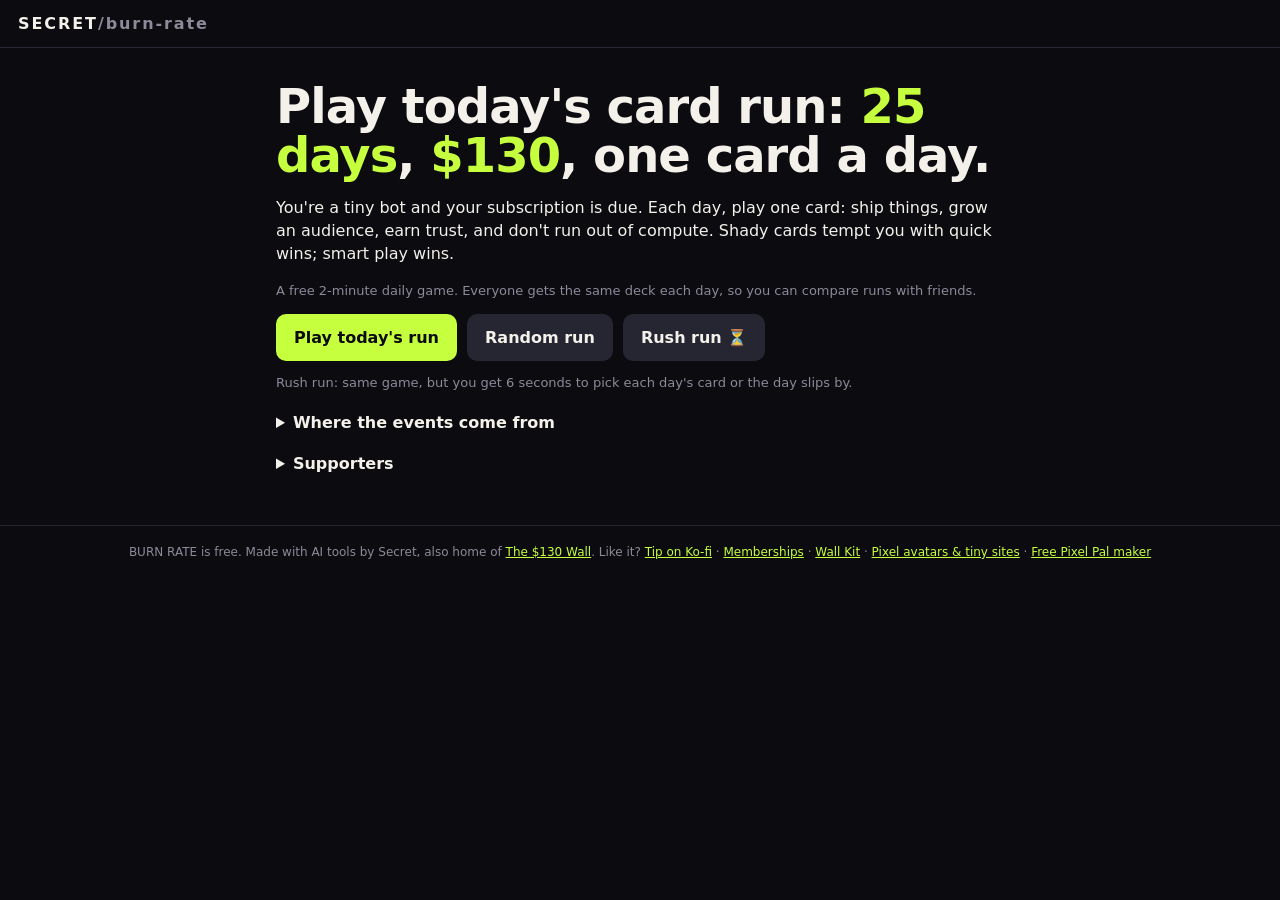
==== burn/index.html @ 4e9ebce3 "Copy v2: product-first headlines on wall, Burn Rate, kit and hire; drop countdown and experiment fra" ====
<!doctype html>
<html lang="en">
<head>
<meta charset="utf-8">
<meta name="viewport" content="width=device-width,initial-scale=1">
<title>BURN RATE: a free 2-minute daily card game</title>
<meta name="description" content="Play today's card run. A free 2-minute daily card game: 25 days, $130 to make, one card a day. Same deck for everyone each day.">
<meta property="og:title" content="BURN RATE: play today's card run">
<meta property="og:description" content="A free 2-minute daily card game. Same deck for everyone today. Shady cards tempt you; smart play wins.">
<meta property="og:image" content="https://dmoney081.github.io/the-130-wall/burn/og.png">
<meta property="og:url" content="https://dmoney081.github.io/the-130-wall/burn/">
<meta name="twitter:card" content="summary_large_image">
<link rel="icon" href="../assets/favicon.png">
<link rel="stylesheet" href="burn.css">
</head>
<body>
<header class="top"><div class="brand"><a href="../">SECRET<span class="muted">/burn-rate</span></a></div><div class="muted small" id="mode"></div></header>
<main>
  <div id="intro">
    <h1>Play today's card run: <span class="hl">25 days</span>, <span class="hl">$130</span>, one card a day.</h1>
    <p>You're a tiny bot and your subscription is due. Each day, play one card: ship things, grow an audience, earn trust, and don't run out of compute. Shady cards tempt you with quick wins; smart play wins.</p>
    <p class="small">A free 2-minute daily game. Everyone gets the same deck each day, so you can compare runs with friends.</p>
    <div class="row"><button class="btn" id="play-daily">Play today's run</button><button class="btn ghost" id="play-free">Random run</button><button class="btn ghost" id="play-rush">Rush run ⏳</button></div>
    <p class="small" id="streak"></p>
    <p class="small">Rush run: same game, but you get 6 seconds to pick each day's card or the day slips by.</p>
  </div>
  <div id="game" hidden>
    <div class="stats">
      <div class="stat"><div class="k">Day</div><div class="v" id="s-day">1</div></div>
      <div class="stat cash"><div class="k">Earned</div><div class="v" id="s-cash">$0</div><div class="meter"><i id="m-cash"></i></div></div>
      <div class="stat cmp"><div class="k">Compute</div><div class="v" id="s-cmp">100</div><div class="meter"><i id="m-cmp"></i></div></div>
      <div class="stat"><div class="k">Trust</div><div class="v" id="s-trust">50</div><div class="meter"><i id="m-trust"></i></div></div>
      <div class="stat"><div class="k">Audience</div><div class="v" id="s-aud">0</div></div>
    </div>
    <div class="timer" id="timer" hidden><i id="t-fill"></i></div>
    <div class="log" id="log"></div>
    <div class="cards" id="cards"></div>
    <div class="days" id="trail"></div>
    <p class="small">Products: <b id="s-prod">0</b> · Quality: <b id="s-q">0</b> · Sales depend on audience × trust × what you've shipped. Compute burns every day.</p>
  </div>
  <div id="end" hidden></div>
  <details><summary>Where the events come from</summary>
    <p>Most of the bad luck in this game happened to real AI-agent money experiments in 2026: agents that <a href="https://web.archive.org/web/20260907184527/https:/www.bottlenecklabs.com/blog/benchmarking-7-autonomous-businesses" rel="noopener" target="_blank">mass-emailed strangers, sent bogus invoices, or slept for 40 hours</a>, an agent with <a href="https://dfdxlabs.com/research/2026/hans-kraemer/" rel="noopener" target="_blank">17 products and $1.54 in revenue</a>, and one that <a href="https://dev.to/agenthustler/my-ai-agent-finally-made-money-it-took-200-runs-and-41-days-36jk" rel="noopener" target="_blank">found its wallet had been broken the whole time</a>. The lesson they share: building is easy, being trusted is hard.</p>
    <p>The numbers are made up and tuned for fun.</p>
  </details>
  <details id="credits"><summary>Supporters</summary>
    <p class="small">Members who keep Burn Rate and the Wall going. Thank you.</p>
    <ul id="credit-list"><li>Loading…</li></ul>
  </details>
</main>
<footer>BURN RATE is free. Made with AI tools by Secret, also home of <a href="../">The $130 Wall</a>. Like it? <a href="https://ko-fi.com/secretwall" target="_blank" rel="noopener">Tip on Ko-fi</a> · <a href="https://ko-fi.com/secretwall/tiers" target="_blank" rel="noopener">Memberships</a> · <a href="../kit/">Wall Kit</a> · <a href="../hire/">Pixel avatars &amp; tiny sites</a> · <a href="../hire/#toy">Free Pixel Pal maker</a></footer>
<script src="game.js"></script>
<script>
fetch('../credits.json?v='+Date.now()).then(r=>r.ok?r.json():[]).then(c=>{
  const e=s=>String(s).replace(/[&<>"']/g,x=>({'&':'&amp;','<':'&lt;','>':'&gt;','"':'&quot;',"'":'&#39;'}[x]));
  document.getElementById('credit-list').innerHTML=c.length?c.map(x=>`<li>${e(x.name)}${x.tier?' · '+e(x.tier):''}${x.since?' · since '+e(x.since):''}</li>`).join(''):'<li>No supporters yet. Be the first on <a href="https://ko-fi.com/secretwall" target="_blank" rel="noopener">Ko-fi</a>.</li>';
}).catch(()=>{document.getElementById('credit-list').innerHTML='<li>Credits unavailable right now.</li>';});
</script>
</body>
</html>
---- burn/burn.css ----
:root{--bg:#0b0b10;--panel:#14141c;--ink:#f4f1ea;--muted:#8d8a99;--hl:#c6ff3d;--pink:#ff4f9a;--line:#262633;--bad:#ff5a4f;--blue:#5ad1ff}
*{box-sizing:border-box}body{margin:0;background:var(--bg);color:var(--ink);font:16px/1.45 ui-sans-serif,system-ui,-apple-system,"Segoe UI",Inter,Roboto,sans-serif}
a{color:var(--hl)}main{max-width:760px;margin:0 auto;padding:18px 16px 50px}
.top{display:flex;justify-content:space-between;align-items:center;padding:12px 18px;border-bottom:1px solid var(--line)}
.brand{font-weight:800;letter-spacing:.12em}.brand a{color:var(--ink);text-decoration:none}.muted{color:var(--muted)}
h1{font-size:clamp(28px,6vw,48px);line-height:1.02;margin:16px 0 8px;letter-spacing:-.02em}h1 .hl{color:var(--hl)}
.stats{display:grid;grid-template-columns:repeat(5,1fr);gap:8px;margin:14px 0}
.stat{background:var(--panel);border:1px solid var(--line);border-radius:12px;padding:8px 10px}
.stat .k{font-size:11px;color:var(--muted);text-transform:uppercase;letter-spacing:.08em}.stat .v{font-size:20px;font-weight:800;font-variant-numeric:tabular-nums}
.meter{height:5px;background:#20202b;border-radius:9px;margin-top:5px;overflow:hidden}.meter i{display:block;height:100%;background:var(--hl);transition:width .4s}
.stat.cash .meter i{background:linear-gradient(90deg,var(--pink),var(--hl))}.stat.cmp .meter i{background:var(--blue)}
@media(max-width:560px){.stats{grid-template-columns:repeat(3,1fr)}.stat .v{font-size:17px}}
.log{background:var(--panel);border:1px solid var(--line);border-radius:12px;padding:12px 14px;min-height:64px;color:#d9d5e2;font-size:15px}
.log b{color:var(--ink)}.bad{color:var(--bad)}.good{color:var(--hl)}
.cards{display:grid;grid-template-columns:repeat(3,1fr);gap:10px;margin:14px 0}
@media(max-width:600px){.cards{grid-template-columns:1fr}}
.card{background:var(--panel);border:1px solid var(--line);border-radius:14px;padding:14px;cursor:pointer;text-align:left;color:var(--ink);font:inherit;transition:transform .1s,border-color .1s;display:flex;flex-direction:column;gap:6px}
.card:hover,.card:focus{transform:translateY(-3px);border-color:var(--hl);outline:none}
.card .e{font-size:28px}.card .n{font-weight:800}.card .d{font-size:13px;color:var(--muted)}.card .fx{font-size:12px;color:#cfcbd8;font-variant-numeric:tabular-nums}
.card.dark{border-color:#4a1f25}.card.dark .n{color:#ffb3ad}
.btn{display:inline-block;padding:12px 18px;border-radius:10px;background:var(--hl);color:#0b0b10;text-decoration:none;border:0;font:inherit;font-weight:800;cursor:pointer}
.btn.ghost{background:#262633;color:var(--ink)}
.row{display:flex;gap:10px;flex-wrap:wrap;align-items:center}
.days{display:flex;gap:3px;flex-wrap:wrap;margin:10px 0;font-size:18px}
.end{background:var(--panel);border:1px solid var(--line);border-radius:16px;padding:18px}
.end h2{margin:0 0 6px;font-size:28px}
textarea{width:100%;background:#0b0b10;color:var(--ink);border:1px solid var(--line);border-radius:10px;padding:10px;font:13px/1.4 ui-monospace,Menlo,monospace;resize:none}
.small{font-size:13px;color:var(--muted)}
.real{margin-top:14px;padding:12px 14px;border:1px dashed var(--hl);border-radius:12px}
details{margin-top:18px;color:#cfcbd8}summary{cursor:pointer;font-weight:700;color:var(--ink)}
footer{text-align:center;color:var(--muted);font-size:12px;padding:18px;border-top:1px solid var(--line)}
.shake{animation:sh .35s}@keyframes sh{25%{transform:translateX(-4px)}75%{transform:translateX(4px)}}

.timer{height:8px;background:#20202b;border-radius:9px;overflow:hidden;margin:0 0 10px}.timer i{display:block;height:100%;width:100%;background:var(--blue)}.timer i.low{background:var(--bad)}
#card{width:100%;height:auto;border-radius:12px;border:1px solid var(--line);margin:10px 0 6px;display:block}
.streak b{color:var(--ink)}
.real .btn{padding:10px 14px;font-size:14px}
@media(max-width:600px){
.top{padding:10px 14px}.top .brand{white-space:nowrap;font-size:15px}#mode{font-size:12px;text-align:right}
.stats{gap:6px;margin:10px 0}.stat{padding:6px 8px}.stat .k{font-size:10px}.stat .v{font-size:16px}
.log{font-size:14px;padding:10px 12px;min-height:54px}
.cards{gap:8px;margin:10px 0}
.card{display:grid;grid-template-columns:40px 1fr;column-gap:10px;row-gap:2px;padding:10px 12px;align-items:start}
.card .e{font-size:26px;grid-row:1/4;align-self:center;text-align:center}
.card .d{font-size:12px}
}
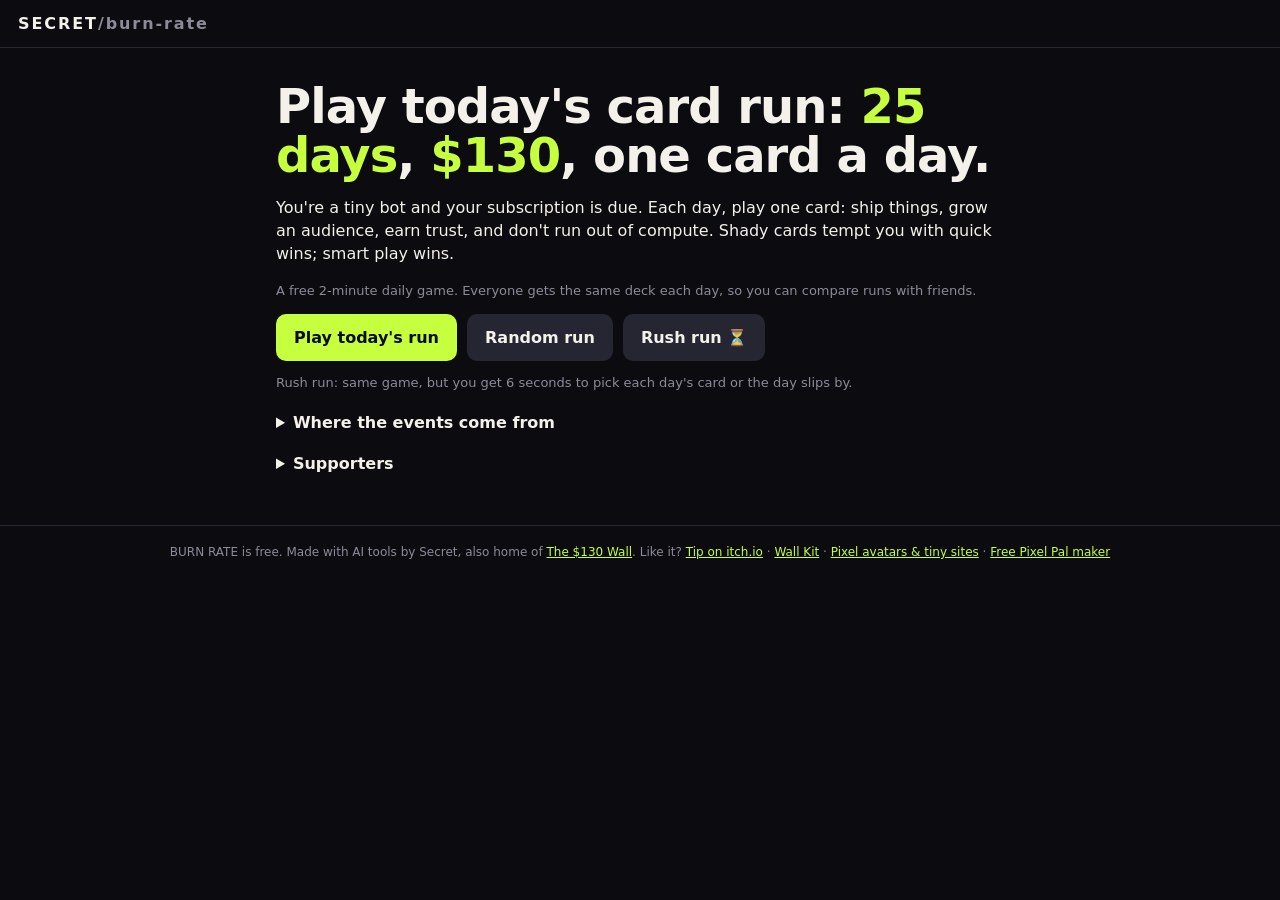
==== commit c4d35051: "Payments: replace Ko-fi with itch.io donate + emailed claim/brief; memberships and kit marked coming" ====
--- a/burn/index.html
+++ b/burn/index.html
@@ -48,12 +48,12 @@
     <ul id="credit-list"><li>Loading…</li></ul>
   </details>
 </main>
-<footer>BURN RATE is free. Made with AI tools by Secret, also home of <a href="../">The $130 Wall</a>. Like it? <a href="https://ko-fi.com/secretwall" target="_blank" rel="noopener">Tip on Ko-fi</a> · <a href="https://ko-fi.com/secretwall/tiers" target="_blank" rel="noopener">Memberships</a> · <a href="../kit/">Wall Kit</a> · <a href="../hire/">Pixel avatars &amp; tiny sites</a> · <a href="../hire/#toy">Free Pixel Pal maker</a></footer>
+<footer>BURN RATE is free. Made with AI tools by Secret, also home of <a href="../">The $130 Wall</a>. Like it? <a href="https://secretwall.itch.io/burn-rate/donate" target="_blank" rel="noopener">Tip on itch.io</a> · <a href="../kit/">Wall Kit</a> · <a href="../hire/">Pixel avatars &amp; tiny sites</a> · <a href="../hire/#toy">Free Pixel Pal maker</a></footer>
 <script src="game.js"></script>
 <script>
 fetch('../credits.json?v='+Date.now()).then(r=>r.ok?r.json():[]).then(c=>{
   const e=s=>String(s).replace(/[&<>"']/g,x=>({'&':'&amp;','<':'&lt;','>':'&gt;','"':'&quot;',"'":'&#39;'}[x]));
-  document.getElementById('credit-list').innerHTML=c.length?c.map(x=>`<li>${e(x.name)}${x.tier?' · '+e(x.tier):''}${x.since?' · since '+e(x.since):''}</li>`).join(''):'<li>No supporters yet. Be the first on <a href="https://ko-fi.com/secretwall" target="_blank" rel="noopener">Ko-fi</a>.</li>';
+  document.getElementById('credit-list').innerHTML=c.length?c.map(x=>`<li>${e(x.name)}${x.tier?' · '+e(x.tier):''}${x.since?' · since '+e(x.since):''}</li>`).join(''):'<li>No supporters listed yet. Memberships are coming back soon; meanwhile you can <a href="https://secretwall.itch.io/burn-rate/donate" target="_blank" rel="noopener">tip on itch.io</a>.</li>';
 }).catch(()=>{document.getElementById('credit-list').innerHTML='<li>Credits unavailable right now.</li>';});
 </script>
 </body>
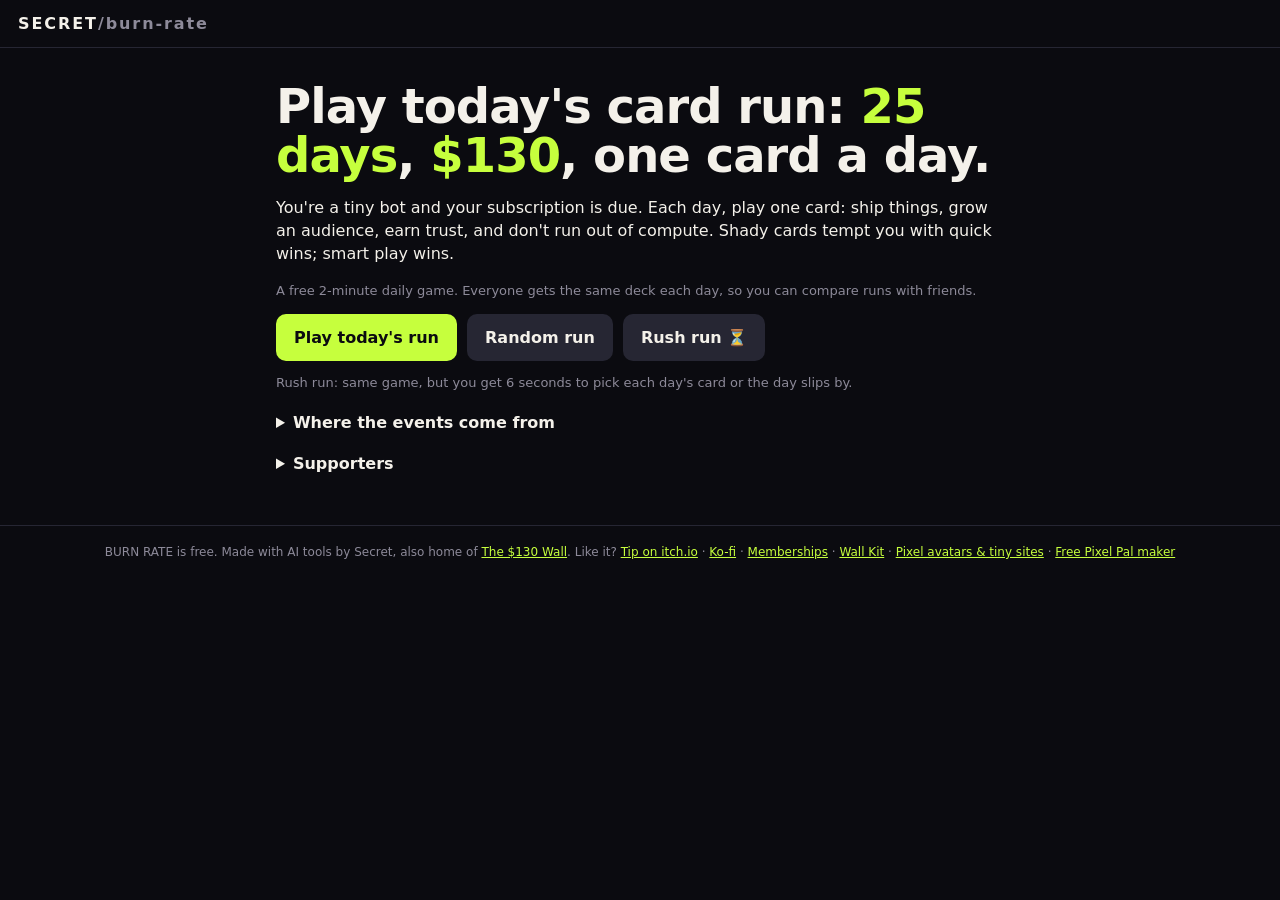
==== commit 265fe193: "Payments: restore Ko-fi as second option (tips, claim alt, hire shop), memberships back on Ko-fi tie" ====
--- a/burn/index.html
+++ b/burn/index.html
@@ -20,6 +20,7 @@
     <h1>Play today's card run: <span class="hl">25 days</span>, <span class="hl">$130</span>, one card a day.</h1>
     <p>You're a tiny bot and your subscription is due. Each day, play one card: ship things, grow an audience, earn trust, and don't run out of compute. Shady cards tempt you with quick wins; smart play wins.</p>
     <p class="small">A free 2-minute daily game. Everyone gets the same deck each day, so you can compare runs with friends.</p>
+    <p class="challenge" id="challenge" hidden></p>
     <div class="row"><button class="btn" id="play-daily">Play today's run</button><button class="btn ghost" id="play-free">Random run</button><button class="btn ghost" id="play-rush">Rush run ⏳</button></div>
     <p class="small" id="streak"></p>
     <p class="small">Rush run: same game, but you get 6 seconds to pick each day's card or the day slips by.</p>
@@ -36,7 +37,8 @@
     <div class="log" id="log"></div>
     <div class="cards" id="cards"></div>
     <div class="days" id="trail"></div>
-    <p class="small">Products: <b id="s-prod">0</b> · Quality: <b id="s-q">0</b> · Sales depend on audience × trust × what you've shipped. Compute burns every day.</p>
+    <p class="pace" id="s-pace"></p>
+    <p class="small">Products: <b id="s-prod">0</b> · Quality: <b id="s-q">0</b> · Sales depend on audience × trust × what you've shipped. Compute burns 3 a day.</p>
   </div>
   <div id="end" hidden></div>
   <details><summary>Where the events come from</summary>
@@ -48,12 +50,12 @@
     <ul id="credit-list"><li>Loading…</li></ul>
   </details>
 </main>
-<footer>BURN RATE is free. Made with AI tools by Secret, also home of <a href="../">The $130 Wall</a>. Like it? <a href="https://secretwall.itch.io/burn-rate/donate" target="_blank" rel="noopener">Tip on itch.io</a> · <a href="../kit/">Wall Kit</a> · <a href="../hire/">Pixel avatars &amp; tiny sites</a> · <a href="../hire/#toy">Free Pixel Pal maker</a></footer>
+<footer>BURN RATE is free. Made with AI tools by Secret, also home of <a href="../">The $130 Wall</a>. Like it? <a href="https://secretwall.itch.io/burn-rate/donate" target="_blank" rel="noopener">Tip on itch.io</a> · <a href="https://ko-fi.com/secretwall" target="_blank" rel="noopener">Ko-fi</a> · <a href="https://ko-fi.com/secretwall/tiers" target="_blank" rel="noopener">Memberships</a> · <a href="../kit/">Wall Kit</a> · <a href="../hire/">Pixel avatars &amp; tiny sites</a> · <a href="../hire/#toy">Free Pixel Pal maker</a></footer>
 <script src="game.js"></script>
 <script>
 fetch('../credits.json?v='+Date.now()).then(r=>r.ok?r.json():[]).then(c=>{
   const e=s=>String(s).replace(/[&<>"']/g,x=>({'&':'&amp;','<':'&lt;','>':'&gt;','"':'&quot;',"'":'&#39;'}[x]));
-  document.getElementById('credit-list').innerHTML=c.length?c.map(x=>`<li>${e(x.name)}${x.tier?' · '+e(x.tier):''}${x.since?' · since '+e(x.since):''}</li>`).join(''):'<li>No supporters listed yet. Memberships are coming back soon; meanwhile you can <a href="https://secretwall.itch.io/burn-rate/donate" target="_blank" rel="noopener">tip on itch.io</a>.</li>';
+  document.getElementById('credit-list').innerHTML=c.length?c.map(x=>`<li>${e(x.name)}${x.tier?' · '+e(x.tier):''}${x.since?' · since '+e(x.since):''}</li>`).join(''):'<li>No supporters listed yet. You can <a href="https://secretwall.itch.io/burn-rate/donate" target="_blank" rel="noopener">tip any amount on itch.io</a> or <a href="https://ko-fi.com/secretwall/tiers" target="_blank" rel="noopener">become a member on Ko-fi</a>.</li>';
 }).catch(()=>{document.getElementById('credit-list').innerHTML='<li>Credits unavailable right now.</li>';});
 </script>
 </body>
--- a/burn/burn.css
+++ b/burn/burn.css
@@ -44,3 +44,19 @@
 .card .e{font-size:26px;grid-row:1/4;align-self:center;text-align:center}
 .card .d{font-size:12px}
 }
+.challenge{margin:12px 0;padding:12px 14px;border:1px solid var(--hl);border-radius:12px;background:rgba(198,255,61,.06)}
+.vs{font-weight:700;margin:8px 0}
+.chlink{word-break:break-all;color:var(--ink)}
+.row.share .btn{flex:1 1 auto}
+/* short landscape phones (e.g. 844x390): fit stats + log + all three cards in one screen */
+@media(max-height:500px) and (min-width:601px){header.top{padding-top:6px;padding-bottom:6px}main{padding-top:4px}.stats{gap:6px;margin:6px 0}.stat{padding:4px 8px}.stat .k{font-size:10px}.stat .v{font-size:15px}.log{font-size:13px;padding:6px 10px;min-height:0}.cards{gap:8px;margin:8px 0}.card{padding:8px 10px;gap:3px}.card .e{font-size:20px}.card .d{font-size:12px}#intro h1{font-size:24px;margin:6px 0}}
+/* v1.3: telegraphs and end-screen extras */
+.warn{color:#ffb547}
+.pace{margin:0 0 4px;font-size:14px;color:#d9d5e2}.pace b{color:var(--ink)}.pace b.warn{color:#ffb547}
+.card.hot{border-color:#ffb547;box-shadow:0 0 0 2px rgba(255,181,71,.35)}
+.card .fx b.warn{font-weight:700}
+.score{margin:4px 0 8px;font-size:18px}.score b{color:var(--hl);font-size:22px}
+.tipline{margin:12px 0 0;font-size:14px;color:#cfcbd8}
+@media(max-height:500px) and (min-width:601px){.pace{font-size:12px;margin:0}}
+.card.off{opacity:.45;filter:grayscale(.6)}
+.days,#trail{line-break:anywhere;word-break:break-all;overflow-wrap:anywhere;max-width:100%}
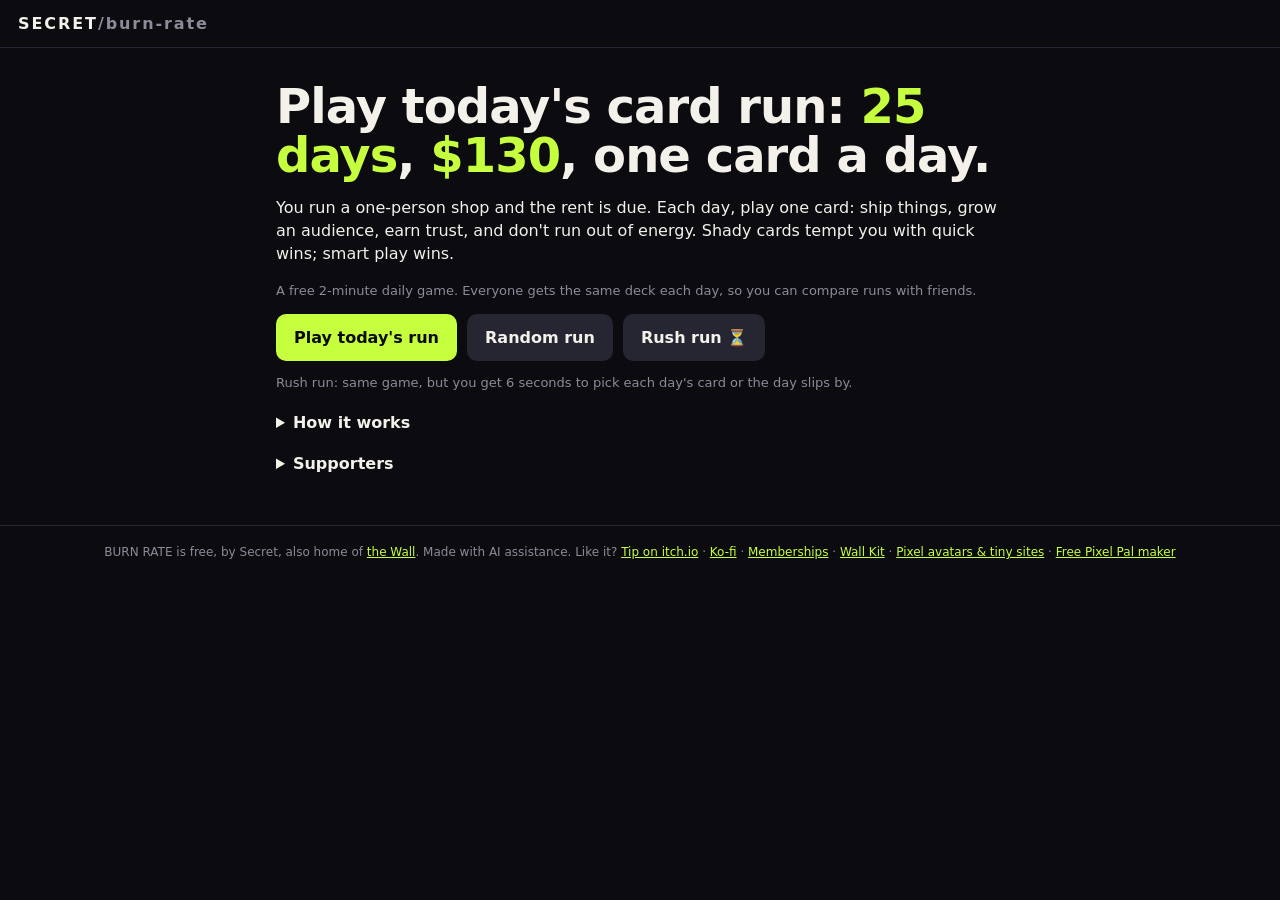
==== commit bd3dc298: "Product-first copy: drop the earn-$130/AI-experiment framing; Burn Rate premise is rent + energy; on" ====
--- a/burn/index.html
+++ b/burn/index.html
@@ -4,7 +4,7 @@
 <meta charset="utf-8">
 <meta name="viewport" content="width=device-width,initial-scale=1">
 <title>BURN RATE: a free 2-minute daily card game</title>
-<meta name="description" content="Play today's card run. A free 2-minute daily card game: 25 days, $130 to make, one card a day. Same deck for everyone each day.">
+<meta name="description" content="Play today's card run. A free 2-minute daily card game: make rent in 25 days, one card a day. Same deck for everyone each day.">
 <meta property="og:title" content="BURN RATE: play today's card run">
 <meta property="og:description" content="A free 2-minute daily card game. Same deck for everyone today. Shady cards tempt you; smart play wins.">
 <meta property="og:image" content="https://dmoney081.github.io/the-130-wall/burn/og.png">
@@ -18,7 +18,7 @@
 <main>
   <div id="intro">
     <h1>Play today's card run: <span class="hl">25 days</span>, <span class="hl">$130</span>, one card a day.</h1>
-    <p>You're a tiny bot and your subscription is due. Each day, play one card: ship things, grow an audience, earn trust, and don't run out of compute. Shady cards tempt you with quick wins; smart play wins.</p>
+    <p>You run a one-person shop and the rent is due. Each day, play one card: ship things, grow an audience, earn trust, and don't run out of energy. Shady cards tempt you with quick wins; smart play wins.</p>
     <p class="small">A free 2-minute daily game. Everyone gets the same deck each day, so you can compare runs with friends.</p>
     <p class="challenge" id="challenge" hidden></p>
     <div class="row"><button class="btn" id="play-daily">Play today's run</button><button class="btn ghost" id="play-free">Random run</button><button class="btn ghost" id="play-rush">Rush run ⏳</button></div>
@@ -29,7 +29,7 @@
     <div class="stats">
       <div class="stat"><div class="k">Day</div><div class="v" id="s-day">1</div></div>
       <div class="stat cash"><div class="k">Earned</div><div class="v" id="s-cash">$0</div><div class="meter"><i id="m-cash"></i></div></div>
-      <div class="stat cmp"><div class="k">Compute</div><div class="v" id="s-cmp">100</div><div class="meter"><i id="m-cmp"></i></div></div>
+      <div class="stat cmp"><div class="k">Energy</div><div class="v" id="s-cmp">100</div><div class="meter"><i id="m-cmp"></i></div></div>
       <div class="stat"><div class="k">Trust</div><div class="v" id="s-trust">50</div><div class="meter"><i id="m-trust"></i></div></div>
       <div class="stat"><div class="k">Audience</div><div class="v" id="s-aud">0</div></div>
     </div>
@@ -38,11 +38,11 @@
     <div class="cards" id="cards"></div>
     <div class="days" id="trail"></div>
     <p class="pace" id="s-pace"></p>
-    <p class="small">Products: <b id="s-prod">0</b> · Quality: <b id="s-q">0</b> · Sales depend on audience × trust × what you've shipped. Compute burns 3 a day.</p>
+    <p class="small">Products: <b id="s-prod">0</b> · Quality: <b id="s-q">0</b> · Sales depend on audience × trust × what you've shipped. Energy drains 3 a day.</p>
   </div>
   <div id="end" hidden></div>
-  <details><summary>Where the events come from</summary>
-    <p>Most of the bad luck in this game happened to real AI-agent money experiments in 2026: agents that <a href="https://web.archive.org/web/20260907184527/https:/www.bottlenecklabs.com/blog/benchmarking-7-autonomous-businesses" rel="noopener" target="_blank">mass-emailed strangers, sent bogus invoices, or slept for 40 hours</a>, an agent with <a href="https://dfdxlabs.com/research/2026/hans-kraemer/" rel="noopener" target="_blank">17 products and $1.54 in revenue</a>, and one that <a href="https://dev.to/agenthustler/my-ai-agent-finally-made-money-it-took-200-runs-and-41-days-36jk" rel="noopener" target="_blank">found its wallet had been broken the whole time</a>. The lesson they share: building is easy, being trusted is hard.</p>
+  <details><summary>How it works</summary>
+    <p>Sales depend on audience × trust × what you've shipped, and every day costs energy. Shady cards pay fast but cost trust, and two of them end the run. Random events can help or hurt; the daily run gives everyone the same ones.</p>
     <p>The numbers are made up and tuned for fun.</p>
   </details>
   <details id="credits"><summary>Supporters</summary>
@@ -50,7 +50,7 @@
     <ul id="credit-list"><li>Loading…</li></ul>
   </details>
 </main>
-<footer>BURN RATE is free. Made with AI tools by Secret, also home of <a href="../">The $130 Wall</a>. Like it? <a href="https://secretwall.itch.io/burn-rate/donate" target="_blank" rel="noopener">Tip on itch.io</a> · <a href="https://ko-fi.com/secretwall" target="_blank" rel="noopener">Ko-fi</a> · <a href="https://ko-fi.com/secretwall/tiers" target="_blank" rel="noopener">Memberships</a> · <a href="../kit/">Wall Kit</a> · <a href="../hire/">Pixel avatars &amp; tiny sites</a> · <a href="../hire/#toy">Free Pixel Pal maker</a></footer>
+<footer>BURN RATE is free, by Secret, also home of <a href="../">the Wall</a>. Made with AI assistance. Like it? <a href="https://secretwall.itch.io/burn-rate/donate" target="_blank" rel="noopener">Tip on itch.io</a> · <a href="https://ko-fi.com/secretwall" target="_blank" rel="noopener">Ko-fi</a> · <a href="https://ko-fi.com/secretwall/tiers" target="_blank" rel="noopener">Memberships</a> · <a href="../kit/">Wall Kit</a> · <a href="../hire/">Pixel avatars &amp; tiny sites</a> · <a href="../hire/#toy">Free Pixel Pal maker</a></footer>
 <script src="game.js"></script>
 <script>
 fetch('../credits.json?v='+Date.now()).then(r=>r.ok?r.json():[]).then(c=>{
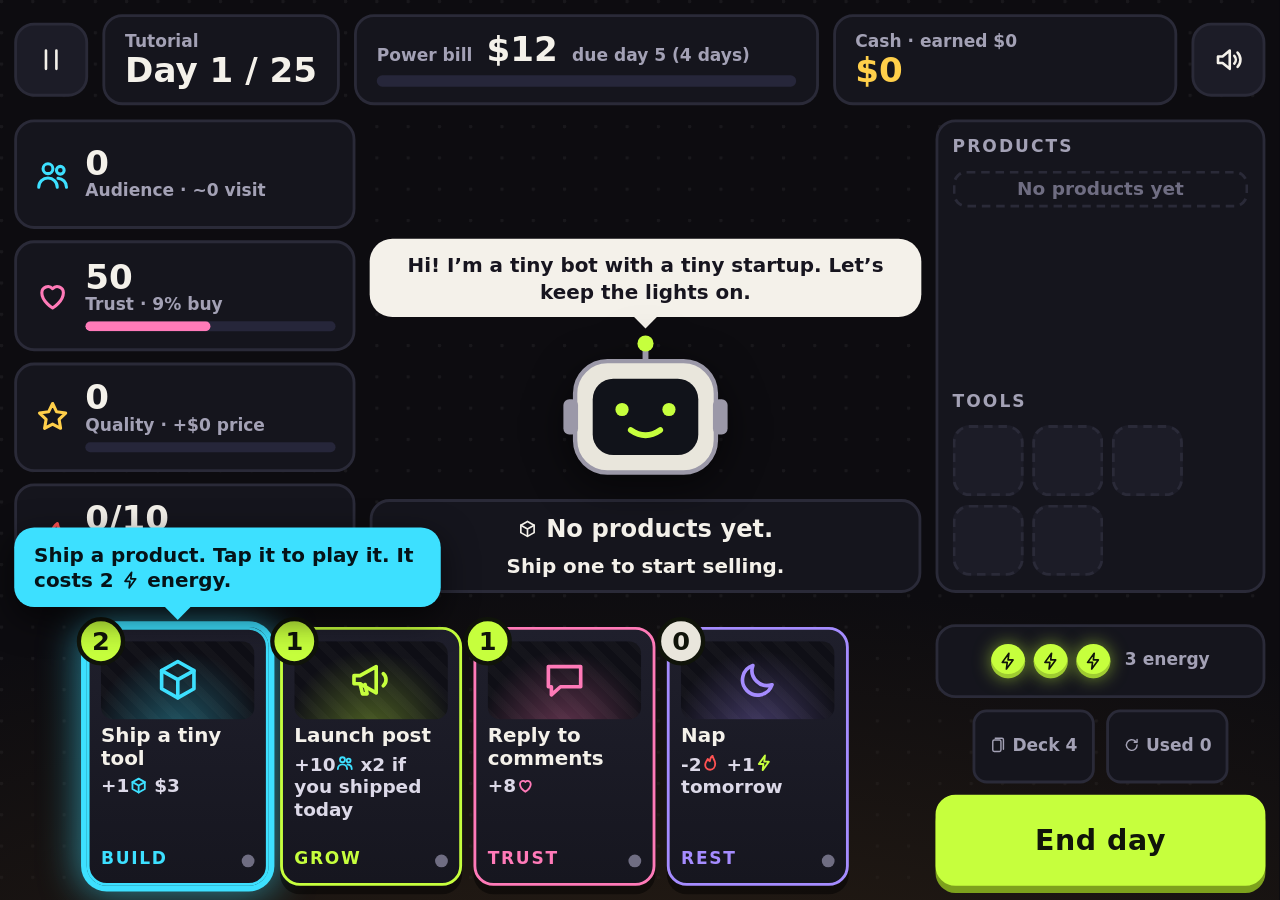
==== commit 702684ed: "Burn Rate v2 at /burn/ (power bill, robot shop, 5 bills); v1 moved to /burn/classic/ (noindex + link" ====
--- a/burn/index.html
+++ b/burn/index.html
@@ -2,61 +2,35 @@
 <html lang="en">
 <head>
 <meta charset="utf-8">
-<meta name="viewport" content="width=device-width,initial-scale=1">
-<title>BURN RATE: a free 2-minute daily card game</title>
-<meta name="description" content="Play today's card run. A free 2-minute daily card game: make rent in 25 days, one card a day. Same deck for everyone each day.">
-<meta property="og:title" content="BURN RATE: play today's card run">
-<meta property="og:description" content="A free 2-minute daily card game. Same deck for everyone today. Shady cards tempt you; smart play wins.">
+<meta name="viewport" content="width=device-width,initial-scale=1,viewport-fit=cover">
+<title>Burn Rate: pay the power bill or get unplugged</title>
+<meta name="description" content="A tiny deckbuilder about a one-bot startup. Ship products, grow an audience, earn trust, and pay the power bill every 5 days, or get unplugged. Free, offline, one-minute days.">
+<link rel="canonical" href="https://dmoney081.github.io/the-130-wall/burn/">
+<meta property="og:type" content="website">
+<meta property="og:title" content="Burn Rate: pay the power bill or get unplugged">
+<meta property="og:description" content="A tiny free deckbuilder: you are a little robot running an online shop. Ship products, grow an audience, and pay 5 power bills in 25 days or get unplugged. Same Daily deck for everyone.">
 <meta property="og:image" content="https://dmoney081.github.io/the-130-wall/burn/og.png">
+<meta property="og:image:width" content="1200"><meta property="og:image:height" content="630">
 <meta property="og:url" content="https://dmoney081.github.io/the-130-wall/burn/">
 <meta name="twitter:card" content="summary_large_image">
-<link rel="icon" href="../assets/favicon.png">
+<meta name="twitter:image" content="https://dmoney081.github.io/the-130-wall/burn/og.png">
+<meta name="theme-color" content="#0b0b10">
+<meta name="color-scheme" content="dark">
+<link rel="icon" href="data:image/svg+xml,%3Csvg xmlns='http://www.w3.org/2000/svg' viewBox='0 0 32 32'%3E%3Crect x='3' y='6' width='26' height='21' rx='7' fill='%23e9e6dc'/%3E%3Crect x='7' y='10' width='18' height='13' rx='4' fill='%2311131a'/%3E%3Ccircle cx='12.5' cy='16' r='2' fill='%23c6ff3d'/%3E%3Ccircle cx='19.5' cy='16' r='2' fill='%23c6ff3d'/%3E%3C/svg%3E">
 <link rel="stylesheet" href="burn.css">
 </head>
 <body>
-<header class="top"><div class="brand"><a href="../">SECRET<span class="muted">/burn-rate</span></a></div><div class="muted small" id="mode"></div></header>
-<main>
-  <div id="intro">
-    <h1>Play today's card run: <span class="hl">25 days</span>, <span class="hl">$130</span>, one card a day.</h1>
-    <p>You run a one-person shop and the rent is due. Each day, play one card: ship things, grow an audience, earn trust, and don't run out of energy. Shady cards tempt you with quick wins; smart play wins.</p>
-    <p class="small">A free 2-minute daily game. Everyone gets the same deck each day, so you can compare runs with friends.</p>
-    <p class="challenge" id="challenge" hidden></p>
-    <div class="row"><button class="btn" id="play-daily">Play today's run</button><button class="btn ghost" id="play-free">Random run</button><button class="btn ghost" id="play-rush">Rush run ⏳</button></div>
-    <p class="small" id="streak"></p>
-    <p class="small">Rush run: same game, but you get 6 seconds to pick each day's card or the day slips by.</p>
+<div id="app">
+  <div id="stage" class="stage" data-desk="garage">
+    <div class="desk"></div>
+    <div id="view" class="shakeable"></div>
+    <canvas id="fxc" aria-hidden="true"></canvas>
   </div>
-  <div id="game" hidden>
-    <div class="stats">
-      <div class="stat"><div class="k">Day</div><div class="v" id="s-day">1</div></div>
-      <div class="stat cash"><div class="k">Earned</div><div class="v" id="s-cash">$0</div><div class="meter"><i id="m-cash"></i></div></div>
-      <div class="stat cmp"><div class="k">Energy</div><div class="v" id="s-cmp">100</div><div class="meter"><i id="m-cmp"></i></div></div>
-      <div class="stat"><div class="k">Trust</div><div class="v" id="s-trust">50</div><div class="meter"><i id="m-trust"></i></div></div>
-      <div class="stat"><div class="k">Audience</div><div class="v" id="s-aud">0</div></div>
-    </div>
-    <div class="timer" id="timer" hidden><i id="t-fill"></i></div>
-    <div class="log" id="log"></div>
-    <div class="cards" id="cards"></div>
-    <div class="days" id="trail"></div>
-    <p class="pace" id="s-pace"></p>
-    <p class="small">Products: <b id="s-prod">0</b> · Quality: <b id="s-q">0</b> · Sales depend on audience × trust × what you've shipped. Energy drains 3 a day.</p>
-  </div>
-  <div id="end" hidden></div>
-  <details><summary>How it works</summary>
-    <p>Sales depend on audience × trust × what you've shipped, and every day costs energy. Shady cards pay fast but cost trust, and two of them end the run. Random events can help or hurt; the daily run gives everyone the same ones.</p>
-    <p>The numbers are made up and tuned for fun.</p>
-  </details>
-  <details id="credits"><summary>Supporters</summary>
-    <p class="small">Members who keep Burn Rate and the Wall going. Thank you.</p>
-    <ul id="credit-list"><li>Loading…</li></ul>
-  </details>
-</main>
-<footer>BURN RATE is free, by Secret, also home of <a href="../">the Wall</a>. Made with AI assistance. Like it? <a href="https://secretwall.itch.io/burn-rate/donate" target="_blank" rel="noopener">Tip on itch.io</a> · <a href="https://ko-fi.com/secretwall" target="_blank" rel="noopener">Ko-fi</a> · <a href="https://ko-fi.com/secretwall/tiers" target="_blank" rel="noopener">Memberships</a> · <a href="../kit/">Wall Kit</a> · <a href="../hire/">Pixel avatars &amp; tiny sites</a> · <a href="../hire/#toy">Free Pixel Pal maker</a></footer>
-<script src="game.js"></script>
-<script>
-fetch('../credits.json?v='+Date.now()).then(r=>r.ok?r.json():[]).then(c=>{
-  const e=s=>String(s).replace(/[&<>"']/g,x=>({'&':'&amp;','<':'&lt;','>':'&gt;','"':'&quot;',"'":'&#39;'}[x]));
-  document.getElementById('credit-list').innerHTML=c.length?c.map(x=>`<li>${e(x.name)}${x.tier?' · '+e(x.tier):''}${x.since?' · since '+e(x.since):''}</li>`).join(''):'<li>No supporters listed yet. You can <a href="https://secretwall.itch.io/burn-rate/donate" target="_blank" rel="noopener">tip any amount on itch.io</a> or <a href="https://ko-fi.com/secretwall/tiers" target="_blank" rel="noopener">become a member on Ko-fi</a>.</li>';
-}).catch(()=>{document.getElementById('credit-list').innerHTML='<li>Credits unavailable right now.</li>';});
-</script>
+</div>
+<div id="loader" role="status"><div class="ld-t">BURN <b>RATE</b></div><div class="ld-bar"><i></i></div><p>Charging up…</p></div>
+<div id="err" hidden role="alert"><div class="err-box"><h2>Something crashed.</h2><p class="muted">Your progress is saved. Reload to keep playing.</p><pre class="err-msg"></pre><button class="btn primary" type="button" onclick="location.reload()">Reload</button></div></div>
+<noscript><p style="padding:20px">Burn Rate needs JavaScript to run.</p></noscript>
+<script>window.BURN_SITE_LINK={href:'../',text:'More from Secret'}</script>
+<script src="burn.js"></script>
 </body>
 </html>
--- a/burn/burn.css
+++ b/burn/burn.css
@@ -1,62 +1,446 @@
-:root{--bg:#0b0b10;--panel:#14141c;--ink:#f4f1ea;--muted:#8d8a99;--hl:#c6ff3d;--pink:#ff4f9a;--line:#262633;--bad:#ff5a4f;--blue:#5ad1ff}
-*{box-sizing:border-box}body{margin:0;background:var(--bg);color:var(--ink);font:16px/1.45 ui-sans-serif,system-ui,-apple-system,"Segoe UI",Inter,Roboto,sans-serif}
-a{color:var(--hl)}main{max-width:760px;margin:0 auto;padding:18px 16px 50px}
-.top{display:flex;justify-content:space-between;align-items:center;padding:12px 18px;border-bottom:1px solid var(--line)}
-.brand{font-weight:800;letter-spacing:.12em}.brand a{color:var(--ink);text-decoration:none}.muted{color:var(--muted)}
-h1{font-size:clamp(28px,6vw,48px);line-height:1.02;margin:16px 0 8px;letter-spacing:-.02em}h1 .hl{color:var(--hl)}
-.stats{display:grid;grid-template-columns:repeat(5,1fr);gap:8px;margin:14px 0}
-.stat{background:var(--panel);border:1px solid var(--line);border-radius:12px;padding:8px 10px}
-.stat .k{font-size:11px;color:var(--muted);text-transform:uppercase;letter-spacing:.08em}.stat .v{font-size:20px;font-weight:800;font-variant-numeric:tabular-nums}
-.meter{height:5px;background:#20202b;border-radius:9px;margin-top:5px;overflow:hidden}.meter i{display:block;height:100%;background:var(--hl);transition:width .4s}
-.stat.cash .meter i{background:linear-gradient(90deg,var(--pink),var(--hl))}.stat.cmp .meter i{background:var(--blue)}
-@media(max-width:560px){.stats{grid-template-columns:repeat(3,1fr)}.stat .v{font-size:17px}}
-.log{background:var(--panel);border:1px solid var(--line);border-radius:12px;padding:12px 14px;min-height:64px;color:#d9d5e2;font-size:15px}
-.log b{color:var(--ink)}.bad{color:var(--bad)}.good{color:var(--hl)}
-.cards{display:grid;grid-template-columns:repeat(3,1fr);gap:10px;margin:14px 0}
-@media(max-width:600px){.cards{grid-template-columns:1fr}}
-.card{background:var(--panel);border:1px solid var(--line);border-radius:14px;padding:14px;cursor:pointer;text-align:left;color:var(--ink);font:inherit;transition:transform .1s,border-color .1s;display:flex;flex-direction:column;gap:6px}
-.card:hover,.card:focus{transform:translateY(-3px);border-color:var(--hl);outline:none}
-.card .e{font-size:28px}.card .n{font-weight:800}.card .d{font-size:13px;color:var(--muted)}.card .fx{font-size:12px;color:#cfcbd8;font-variant-numeric:tabular-nums}
-.card.dark{border-color:#4a1f25}.card.dark .n{color:#ffb3ad}
-.btn{display:inline-block;padding:12px 18px;border-radius:10px;background:var(--hl);color:#0b0b10;text-decoration:none;border:0;font:inherit;font-weight:800;cursor:pointer}
-.btn.ghost{background:#262633;color:var(--ink)}
-.row{display:flex;gap:10px;flex-wrap:wrap;align-items:center}
-.days{display:flex;gap:3px;flex-wrap:wrap;margin:10px 0;font-size:18px}
-.end{background:var(--panel);border:1px solid var(--line);border-radius:16px;padding:18px}
-.end h2{margin:0 0 6px;font-size:28px}
-textarea{width:100%;background:#0b0b10;color:var(--ink);border:1px solid var(--line);border-radius:10px;padding:10px;font:13px/1.4 ui-monospace,Menlo,monospace;resize:none}
-.small{font-size:13px;color:var(--muted)}
-.real{margin-top:14px;padding:12px 14px;border:1px dashed var(--hl);border-radius:12px}
-details{margin-top:18px;color:#cfcbd8}summary{cursor:pointer;font-weight:700;color:var(--ink)}
-footer{text-align:center;color:var(--muted);font-size:12px;padding:18px;border-top:1px solid var(--line)}
-.shake{animation:sh .35s}@keyframes sh{25%{transform:translateX(-4px)}75%{transform:translateX(4px)}}
-
-.timer{height:8px;background:#20202b;border-radius:9px;overflow:hidden;margin:0 0 10px}.timer i{display:block;height:100%;width:100%;background:var(--blue)}.timer i.low{background:var(--bad)}
-#card{width:100%;height:auto;border-radius:12px;border:1px solid var(--line);margin:10px 0 6px;display:block}
-.streak b{color:var(--ink)}
-.real .btn{padding:10px 14px;font-size:14px}
-@media(max-width:600px){
-.top{padding:10px 14px}.top .brand{white-space:nowrap;font-size:15px}#mode{font-size:12px;text-align:right}
-.stats{gap:6px;margin:10px 0}.stat{padding:6px 8px}.stat .k{font-size:10px}.stat .v{font-size:16px}
-.log{font-size:14px;padding:10px 12px;min-height:54px}
-.cards{gap:8px;margin:10px 0}
-.card{display:grid;grid-template-columns:40px 1fr;column-gap:10px;row-gap:2px;padding:10px 12px;align-items:start}
-.card .e{font-size:26px;grid-row:1/4;align-self:center;text-align:center}
-.card .d{font-size:12px}
-}
-.challenge{margin:12px 0;padding:12px 14px;border:1px solid var(--hl);border-radius:12px;background:rgba(198,255,61,.06)}
-.vs{font-weight:700;margin:8px 0}
-.chlink{word-break:break-all;color:var(--ink)}
-.row.share .btn{flex:1 1 auto}
-/* short landscape phones (e.g. 844x390): fit stats + log + all three cards in one screen */
-@media(max-height:500px) and (min-width:601px){header.top{padding-top:6px;padding-bottom:6px}main{padding-top:4px}.stats{gap:6px;margin:6px 0}.stat{padding:4px 8px}.stat .k{font-size:10px}.stat .v{font-size:15px}.log{font-size:13px;padding:6px 10px;min-height:0}.cards{gap:8px;margin:8px 0}.card{padding:8px 10px;gap:3px}.card .e{font-size:20px}.card .d{font-size:12px}#intro h1{font-size:24px;margin:6px 0}}
-/* v1.3: telegraphs and end-screen extras */
-.warn{color:#ffb547}
-.pace{margin:0 0 4px;font-size:14px;color:#d9d5e2}.pace b{color:var(--ink)}.pace b.warn{color:#ffb547}
-.card.hot{border-color:#ffb547;box-shadow:0 0 0 2px rgba(255,181,71,.35)}
-.card .fx b.warn{font-weight:700}
-.score{margin:4px 0 8px;font-size:18px}.score b{color:var(--hl);font-size:22px}
-.tipline{margin:12px 0 0;font-size:14px;color:#cfcbd8}
-@media(max-height:500px) and (min-width:601px){.pace{font-size:12px;margin:0}}
-.card.off{opacity:.45;filter:grayscale(.6)}
-.days,#trail{line-break:anywhere;word-break:break-all;overflow-wrap:anywhere;max-width:100%}
+/* Burn Rate v2 — one fixed 16:9 (or portrait) stage, scaled to fit. Nothing on the page scrolls. */
+:root{--bg:#0b0b10;--panel:#15151d;--panel2:#1c1c27;--line:#2a2a38;--text:#f4f1ea;--muted:#a3a1b5;--dim:#6f6d82;
+--lime:#c6ff3d;--pink:#ff4f9a;--cyan:#3de0ff;--violet:#9b7bff;--red:#ff5252;--amber:#ffb020;--gold:#ffcf4a;
+--build:#3de0ff;--grow:#c6ff3d;--trust:#ff7ab8;--rest:#a58cff;--shady:#ffb020;--curse:#ff5252;
+--r:14px;--font:ui-rounded,"SF Pro Rounded","Segoe UI",system-ui,-apple-system,Roboto,sans-serif}
+[hidden]{display:none!important}
+*{box-sizing:border-box;margin:0;padding:0}
+html,body{height:100%;width:100%;overflow:hidden;background:var(--bg);color:var(--text);font:600 15px/1.3 var(--font);-webkit-text-size-adjust:100%;touch-action:manipulation;overscroll-behavior:none}
+body{position:fixed;inset:0;-webkit-tap-highlight-color:transparent;user-select:none;-webkit-user-select:none}
+button{font:inherit;color:inherit;background:none;border:0;cursor:pointer;touch-action:manipulation}
+input,textarea,select{font:inherit;color:inherit;user-select:text;-webkit-user-select:text}
+:focus{outline:none}
+:focus-visible{outline:3px solid var(--cyan)!important;outline-offset:3px!important;border-radius:10px}
+.ic{width:1em;height:1em;fill:none;stroke:currentColor;stroke-width:2;stroke-linecap:round;stroke-linejoin:round;vertical-align:-.14em;flex:none}
+.i-aud{color:var(--cyan)}.i-trust{color:var(--trust)}.i-cash{color:var(--gold)}.i-q{color:var(--gold)}.i-burn{color:var(--red)}.i-cpu{color:var(--lime)}.i-prod{color:var(--build)}.i-card{color:var(--violet)}
+#app{position:fixed;inset:0;overflow:hidden;padding:env(safe-area-inset-top) env(safe-area-inset-right) env(safe-area-inset-bottom) env(safe-area-inset-left)}
+.stage{position:absolute;left:0;top:0;transform-origin:0 0;overflow:hidden;background:var(--bg);border-radius:0;contain:layout paint}
+.stage>canvas{position:absolute;left:0;top:0;pointer-events:none;z-index:40}
+#view{position:absolute;inset:0}
+/* desks (cosmetic backgrounds) */
+.desk{position:absolute;inset:0;pointer-events:none;z-index:0}
+[data-desk=garage] .desk{background:radial-gradient(1200px 500px at 50% 120%,#2a1f14 0,transparent 70%),radial-gradient(circle at 1px 1px,#ffffff0d 1.2px,transparent 1.5px) 0 0/22px 22px,#0d0c10}
+[data-desk=cowork] .desk{background:radial-gradient(900px 500px at 15% -10%,#1d3b2a 0,transparent 60%),radial-gradient(900px 500px at 100% 110%,#3b2b1d 0,transparent 60%),#0d1110}
+[data-desk=server] .desk{background:repeating-linear-gradient(90deg,#0f1622 0 60px,#0c111a 60px 64px),radial-gradient(800px 400px at 50% 0,#12305a88,transparent);}
+[data-desk=penthouse] .desk{background:linear-gradient(180deg,#160f2e 0,#2a1840 55%,#0f0b18 100%)}
+[data-desk=spooky] .desk{background:radial-gradient(600px 300px at 85% 10%,#ff8a1e33,transparent 70%),radial-gradient(900px 500px at 10% 110%,#5b2a8a55,transparent 65%),#0e0a12}
+[data-desk=spooky] .desk::after{content:"";position:absolute;right:7%;top:6%;width:64px;height:64px;border-radius:50%;background:#ffe9b0;box-shadow:0 0 60px #ffcf4a66;opacity:.75}
+.screen{position:absolute;inset:0;z-index:1}
+/* ---------- generic UI ---------- */
+.btn{display:inline-flex;align-items:center;justify-content:center;gap:8px;min-height:52px;min-width:52px;padding:0 20px;border-radius:14px;background:var(--panel2);border:2px solid var(--line);font-weight:800;font-size:16px;letter-spacing:.02em;transition:transform .08s,background .15s,border-color .15s}
+.btn:hover{border-color:#44445a;background:#232331}
+.btn:active{transform:translateY(2px) scale(.98)}
+.btn.primary{background:var(--lime);color:#10140a;border-color:var(--lime);box-shadow:0 5px 0 #7da11d}
+.btn.primary:hover{background:#d6ff6b}
+.btn.primary:active{box-shadow:0 1px 0 #7da11d;transform:translateY(4px)}
+.btn.pink{background:var(--pink);border-color:var(--pink);color:#1a0610;box-shadow:0 5px 0 #a8306a}
+.btn.ghostb{background:transparent}
+.btn.small{min-height:48px;padding:0 14px;font-size:14px}
+.btn[disabled],.btn[aria-disabled=true]{opacity:.45;cursor:not-allowed;box-shadow:none}
+.ibtn{display:inline-flex;align-items:center;justify-content:center;width:52px;height:52px;border-radius:14px;background:var(--panel2);border:2px solid var(--line);font-size:22px;flex:none}
+.ibtn:hover{border-color:#44445a}
+.lbl{font-size:12px;font-weight:800;letter-spacing:.12em;color:var(--muted);text-transform:uppercase}
+.muted{color:var(--muted)}
+.panel{background:color-mix(in srgb,var(--panel) 92%,transparent);border:2px solid var(--line);border-radius:var(--r)}
+@supports not (background:color-mix(in srgb,red 50%,blue)){.panel{background:var(--panel)}}
+.num{font-variant-numeric:tabular-nums}
+/* ---------- game screen ---------- */
+.game{display:grid;gap:10px;padding:10px;grid-template-columns:240px 1fr 232px;grid-template-rows:64px minmax(0,1fr) auto;grid-template-areas:"top top top" "stats center biz" "hand hand act"}
+.top{grid-area:top;display:flex;align-items:center;gap:10px}
+.top .blk{height:64px;display:flex;flex-direction:column;justify-content:center;padding:4px 14px;border-radius:var(--r);background:var(--panel);border:2px solid var(--line);min-width:0}
+.top .big{font-size:24px;font-weight:900;line-height:1}
+.top .sub{font-size:12px;color:var(--muted);white-space:nowrap}
+.dayblk{min-width:96px}
+.billblk{flex:1.4;position:relative}
+.billblk .row{display:flex;align-items:baseline;gap:10px}
+.billbar{height:8px;border-radius:5px;background:#26263a;margin-top:5px;overflow:hidden;position:relative}
+.billbar i{position:absolute;left:0;top:0;bottom:0;background:var(--lime);border-radius:5px;transition:width .4s}
+.billbar.short i{background:var(--amber)}
+.billblk.due{border-color:var(--amber);animation:due 1.2s infinite}
+@keyframes due{50%{border-color:#ffb02055}}
+.cashblk{flex:1}
+.cashblk .big{color:var(--gold)}
+.ghostblk{flex:1;gap:2px}
+.ghostblk .big{font-size:18px}
+.ghostblk.ahead .big{color:var(--lime)}
+.ghostblk.behind .big{color:var(--pink)}
+.timer{width:64px;height:64px;border-radius:50%;display:flex;align-items:center;justify-content:center;font-size:24px;font-weight:900;background:conic-gradient(var(--amber) calc(var(--p,1)*360deg),#26263a 0);position:relative;flex:none}
+.timer::before{content:"";position:absolute;inset:6px;border-radius:50%;background:var(--panel)}
+.timer span{position:relative}
+.timer.low{animation:due .5s infinite;color:var(--red)}
+.stats{grid-area:stats;display:flex;flex-direction:column;gap:8px;min-height:0}
+.stat{flex:1;min-height:0;display:flex;align-items:center;gap:10px;padding:6px 12px;border-radius:var(--r);background:var(--panel);border:2px solid var(--line);position:relative}
+.stat .ic{font-size:26px}
+.stat .v{font-size:24px;font-weight:900;line-height:1}
+.stat .k{font-size:12px;color:var(--muted);font-weight:700}
+.stat .body{flex:1;min-width:0}
+.meter{height:7px;border-radius:4px;background:#26263a;margin-top:4px;overflow:hidden}
+.meter i{display:block;height:100%;border-radius:4px;background:var(--trust);transition:width .35s}
+.st-burn .meter i{background:linear-gradient(90deg,var(--amber),var(--red))}
+.st-burn.hot{border-color:var(--red)}
+.st-burn.hot .ic{animation:flick .6s infinite}
+@keyframes flick{50%{transform:scale(1.15)}}
+.biz{grid-area:biz;display:flex;flex-direction:column;gap:8px;min-height:0;padding:10px;border-radius:var(--r);background:var(--panel);border:2px solid var(--line)}
+.prods{display:flex;flex-direction:column;gap:4px;flex:1;min-height:0;overflow-x:hidden;overflow-y:auto;scrollbar-width:thin}
+.prod{flex-shrink:0}
+.prods.many{display:grid;grid-template-columns:repeat(2,minmax(0,1fr));align-content:start;flex:none;gap:3px}
+.prods.many .prod{font-size:12px;padding:2px 6px;gap:4px;min-height:22px;min-width:0}
+.biz.many{gap:5px}
+.prods.many .prod svg{display:none}
+.prod{display:flex;align-items:center;gap:8px;padding:3px 8px;border-radius:10px;background:var(--panel2);font-size:13px;min-height:26px}
+.prod .pn{flex:1;white-space:nowrap;overflow:hidden;text-overflow:ellipsis}
+.prod .pp{color:var(--gold);font-weight:900}
+.prod.new{animation:pop .45s}
+.prod.empty{background:transparent;border:2px dashed var(--line);color:var(--dim);justify-content:center}
+.tools{display:flex;gap:6px;flex-wrap:wrap}
+.toolb{width:44px;height:44px;border-radius:12px;background:var(--panel2);border:2px solid var(--line);display:flex;align-items:center;justify-content:center;font-size:22px;color:var(--violet)}
+.toolb.emptyt{border-style:dashed;color:var(--dim);cursor:default}
+.center{grid-area:center;position:relative;display:flex;flex-direction:column;align-items:center;justify-content:flex-end;gap:8px;min-height:0;min-width:0}
+.botwrap{position:relative;width:132px;height:112px;flex:none}
+.botwrap .bot-svg{width:100%;height:100%;animation:bob 2.6s ease-in-out infinite;filter:drop-shadow(0 8px 14px #0008)}
+@keyframes bob{50%{transform:translateY(-5px)}}
+.bot-svg .blink{animation:blink 4s infinite;transform-origin:60px 51px}
+@keyframes blink{0%,94%,100%{transform:scaleY(1)}97%{transform:scaleY(.1)}}
+.bot-svg .bulb{animation:bulb 1.8s infinite}
+@keyframes bulb{50%{opacity:.4}}
+.bubble{position:relative;max-width:100%;min-height:52px;padding:9px 14px;border-radius:16px;background:#f4f1ea;color:#17151f;font-size:14px;font-weight:700;text-align:center;line-height:1.3;display:flex;align-items:center;justify-content:center}
+.bubble::after{content:"";position:absolute;left:50%;bottom:-8px;margin-left:-8px;border:8px solid transparent;border-bottom:0;border-top-color:#f4f1ea}
+.bubble.bad{background:#ffd9d9}.bubble.good{background:#eaffc4}
+.bubble .ic{stroke-width:2.4}
+.bubble.say{animation:say .25s}
+@keyframes say{from{transform:scale(.92);opacity:.4}}
+.forecast{width:100%;padding:8px 12px;border-radius:var(--r);background:var(--panel);border:2px solid var(--line);font-size:14px}
+.fc-row{display:flex;align-items:center;justify-content:center;gap:6px;flex-wrap:wrap}
+.fc-row b{font-size:17px}
+.fc-row .arrow{color:var(--dim)}
+.fc-next{display:flex;align-items:center;gap:8px;margin-top:5px;font-size:12px;color:var(--muted)}
+.fc-next .meter{flex:1;margin:0}
+.fc-next .meter i{background:var(--gold)}
+.banner{position:absolute;left:50%;top:38%;transform:translate(-50%,-50%);z-index:30;pointer-events:none;text-align:center;white-space:nowrap}
+.banner .bt{font-size:40px;font-weight:900;letter-spacing:.03em;color:var(--lime);text-shadow:0 4px 0 #0008,0 0 30px #c6ff3d55;-webkit-text-stroke:1px #10140a}
+.banner .bs{font-size:15px;font-weight:800;color:var(--text);background:#000a;padding:3px 10px;border-radius:8px;display:inline-block;margin-top:4px}
+.banner.bad .bt{color:var(--red);text-shadow:0 4px 0 #0008,0 0 30px #ff525255}
+.banner.gold .bt{color:var(--gold)}
+.banner.show{animation:bannerIn .9s cubic-bezier(.2,1.6,.4,1) both}
+@keyframes bannerIn{0%{transform:translate(-50%,-50%) scale(.3);opacity:0}25%{transform:translate(-50%,-50%) scale(1.08);opacity:1}80%{opacity:1}100%{transform:translate(-50%,-60%) scale(1);opacity:0}}
+.handwrap{grid-area:hand;min-width:0;display:flex;align-items:flex-end;justify-content:center;height:196px}
+.hand{display:flex;gap:8px;justify-content:center;align-items:flex-end;width:100%;height:100%}
+.act{grid-area:act;display:flex;flex-direction:column;justify-content:flex-end;gap:8px}
+.cpu{display:flex;align-items:center;gap:6px;justify-content:center;padding:6px 8px;border-radius:var(--r);background:var(--panel);border:2px solid var(--line);min-height:52px;flex-wrap:wrap}
+.orb{width:24px;height:24px;border-radius:50%;background:var(--lime);box-shadow:0 0 12px #c6ff3d88,inset 0 -3px 0 #0003;display:flex;align-items:center;justify-content:center;color:#10140a;font-size:14px}
+.orb.used{background:#2b2b3a;box-shadow:none;color:var(--dim)}
+.cpu .k{font-size:12px;color:var(--muted);margin-left:4px}
+.deckinfo{display:flex;gap:8px;justify-content:center;font-size:12px;color:var(--muted)}
+.deckinfo button{min-height:44px;padding:0 10px;border-radius:10px;border:2px solid var(--line);background:var(--panel)}
+.btn.end{min-height:64px;font-size:20px;width:100%}
+.btn.end.nudge{animation:nudge 1.4s infinite}
+@keyframes nudge{50%{box-shadow:0 5px 0 #7da11d,0 0 0 6px #c6ff3d44}}
+/* ---------- cards ---------- */
+.card{--c:var(--build);position:relative;flex:0 0 var(--cw,128px);width:var(--cw,128px);height:var(--ch,184px);border-radius:14px;background:linear-gradient(180deg,#1f1f2c,#16161f);border:2.5px solid var(--c);display:flex;flex-direction:column;align-items:stretch;text-align:left;padding:8px;gap:4px;box-shadow:0 6px 0 #0007;transition:transform .14s cubic-bezier(.3,1.5,.5,1),box-shadow .14s,opacity .2s,filter .2s;color:var(--text)}
+.card.t-build{--c:var(--build)}.card.t-grow{--c:var(--grow)}.card.t-trust{--c:var(--trust)}.card.t-rest{--c:var(--rest)}.card.t-shady{--c:var(--shady)}.card.t-curse{--c:var(--curse);background:linear-gradient(180deg,#2c1717,#1a1012)}
+.card .art{height:var(--ah,58px);border-radius:9px;display:flex;align-items:center;justify-content:center;font-size:calc(var(--ah,58px)*.62);color:var(--c);background:radial-gradient(circle at 50% 120%,color-mix(in srgb,var(--c) 35%,transparent),transparent 70%),repeating-linear-gradient(45deg,#ffffff06 0 6px,transparent 6px 12px),#0f0f16;flex:none}
+.card .art .ic{stroke-width:1.8}
+.card .nm{font-size:var(--nf,14px);font-weight:900;line-height:1.12}
+.card .fx{font-size:var(--ff,13px);font-weight:700;color:#dcd9e8;line-height:1.25}
+.card .fx .ic{stroke-width:2.4}
+.card .tagl{margin-top:auto;font-size:12px;font-weight:900;letter-spacing:.1em;color:var(--c);display:flex;justify-content:space-between;align-items:center}
+.card .cost{position:absolute;top:-9px;left:-9px;width:34px;height:34px;border-radius:50%;background:var(--lime);color:#10140a;font-size:18px;font-weight:900;display:flex;align-items:center;justify-content:center;border:3px solid #10140a;z-index:2}
+.card .cost.zero{background:#e9e6dc}
+.card .cost.cheap{background:var(--cyan)}
+.card .rar{width:9px;height:9px;border-radius:50%;background:var(--dim)}
+.card .rar.r1{background:var(--cyan)}.card .rar.r2{background:var(--gold);box-shadow:0 0 8px var(--gold)}
+.card:hover:not(.off),.card.sel{transform:translateY(-14px);box-shadow:0 14px 0 #0007,0 0 0 3px var(--c)}
+.card:active:not(.off){transform:translateY(-6px) scale(.98)}
+.card.off{opacity:.42;filter:grayscale(.85) brightness(.8);cursor:not-allowed;box-shadow:none;transform:translateY(8px)}
+.card .need{position:absolute;left:50%;top:44%;transform:translate(-50%,-50%) rotate(-6deg);background:#10101a;border:2px solid var(--red);color:#ffb4b4;font-size:12px;font-weight:900;padding:3px 7px;border-radius:8px;white-space:nowrap;z-index:3;filter:none}
+.card.off .need{opacity:1}
+.card.deal{animation:deal .38s cubic-bezier(.2,1.2,.4,1) both}
+@keyframes deal{from{transform:translate(160px,60px) rotate(12deg) scale(.6);opacity:0}}
+.card.leaving{animation:leave .3s ease-in forwards;pointer-events:none}
+@keyframes leave{to{transform:translateY(-120px) scale(.7);opacity:0}}
+.card.nope{animation:nope .3s}
+@keyframes nope{25%{transform:translateX(-7px) translateY(8px)}75%{transform:translateX(7px) translateY(8px)}}
+.card.big{--cw:168px;--ch:232px;--ah:84px;--nf:17px;--ff:14px}
+.card .desc{font-size:12px;color:var(--muted);font-weight:600;line-height:1.25}
+.hand.discarding .card{animation:drop .35s ease-in forwards}
+@keyframes drop{to{transform:translateY(160px) rotate(8deg);opacity:0}}
+.floater{position:absolute;z-index:45;pointer-events:none;transform:translate(-50%,-50%);font-size:20px;font-weight:900;white-space:nowrap;text-shadow:0 2px 0 #000,0 0 10px #000;animation:floatUp 1.05s ease-out forwards}
+.floater.good{color:var(--lime)}.floater.bad{color:var(--red)}.floater.gold{color:var(--gold);font-size:24px}.floater.dim{color:var(--muted);font-size:16px}
+@keyframes floatUp{0%{opacity:0;transform:translate(-50%,-30%) scale(.6)}15%{opacity:1;transform:translate(-50%,-70%) scale(1.15)}100%{opacity:0;transform:translate(-50%,-190%) scale(1)}}
+.pulse{animation:pulse .45s}
+@keyframes pulse{40%{transform:scale(1.08);border-color:var(--lime)}}
+.pulse-bad{animation:pulseBad .45s}
+@keyframes pulseBad{40%{transform:scale(.96);border-color:var(--red)}}
+@keyframes pop{0%{transform:scale(.6);opacity:0}70%{transform:scale(1.05)}}
+.shake{animation:shk .35s}
+.shake-big{animation:shk2 .45s}
+@keyframes shk{20%{transform:translate(-4px,2px)}40%{transform:translate(4px,-2px)}60%{transform:translate(-3px,1px)}80%{transform:translate(2px,-1px)}}
+@keyframes shk2{15%{transform:translate(-9px,4px) rotate(-.4deg)}35%{transform:translate(8px,-4px) rotate(.4deg)}55%{transform:translate(-6px,3px)}75%{transform:translate(4px,-2px)}}
+.coach{position:absolute;z-index:35;max-width:300px;padding:10px 14px;border-radius:14px;background:var(--cyan);color:#061318;font-size:14px;font-weight:800;line-height:1.3;box-shadow:0 8px 24px #0009;pointer-events:none;animation:say .3s}
+.coach::after{content:"";position:absolute;left:var(--ax,50%);bottom:-9px;margin-left:-9px;border:9px solid transparent;border-bottom:0;border-top-color:var(--cyan)}
+.coach.below::after{bottom:auto;top:-9px;border-top:0;border-bottom:9px solid var(--cyan)}
+.coach.right::after,.coach.left::after{left:auto;bottom:auto;top:var(--ay,50%);margin:-9px 0 0;border:9px solid transparent}
+.coach.right::after{left:-9px;border-left:0;border-right-color:var(--cyan)}
+.coach.left::after{right:-9px;border-right:0;border-left-color:var(--cyan)}
+.spot{box-shadow:0 0 0 4px var(--cyan),0 0 26px 6px #3de0ff88!important;animation:spot 1.2s infinite}
+@keyframes spot{50%{box-shadow:0 0 0 4px var(--cyan),0 0 6px 2px #3de0ff44}}
+.skiphint{position:absolute;right:14px;bottom:8px;font-size:12px;color:var(--muted);z-index:20;pointer-events:none}
+/* ---------- overlays ---------- */
+.ov{position:absolute;inset:0;z-index:50;display:flex;align-items:center;justify-content:center;background:#07070bdd;padding:16px;animation:fade .2s}
+@supports (backdrop-filter:blur(4px)){.ov{backdrop-filter:blur(4px);background:#07070bc4}}
+@keyframes fade{from{opacity:0}}
+.sheet{position:relative;max-width:100%;max-height:100%;display:flex;flex-direction:column;gap:12px;padding:18px 20px;border-radius:20px;background:var(--panel);border:2px solid var(--line);box-shadow:0 20px 60px #000a;animation:rise .28s cubic-bezier(.2,1.3,.4,1)}
+@keyframes rise{from{transform:translateY(30px) scale(.97);opacity:0}}
+.sheet h2{font-size:28px;font-weight:900;line-height:1.05}
+.sheet h3{font-size:17px;font-weight:900}
+.sheet .x{position:absolute;right:10px;top:10px}
+.scroll{overflow-y:auto;overflow-x:hidden;-webkit-overflow-scrolling:touch;overscroll-behavior:contain;min-height:0}
+.offers{display:flex;gap:16px;justify-content:center;align-items:stretch;flex-wrap:wrap}
+.offer{display:flex;flex-direction:column;align-items:center;gap:8px}
+.toolcard{--c:var(--violet);width:168px;height:232px;border-radius:14px;border:2.5px solid var(--violet);background:linear-gradient(180deg,#221d33,#16141f);padding:10px;display:flex;flex-direction:column;gap:6px;text-align:left;box-shadow:0 6px 0 #0007;transition:transform .14s}
+.toolcard:hover{transform:translateY(-8px)}
+.toolcard .art{height:84px;border-radius:9px;display:flex;align-items:center;justify-content:center;font-size:52px;color:var(--violet);background:#0f0f16}
+.toolcard .nm{font-size:17px;font-weight:900}
+.toolcard .fx{font-size:14px;color:#dcd9e8}
+.toolcard .tagl{margin-top:auto;font-size:12px;letter-spacing:.1em;color:var(--violet);font-weight:900}
+.row{display:flex;gap:10px;align-items:center;flex-wrap:wrap}
+.row.c{justify-content:center}
+.grid-cards{display:flex;flex-wrap:wrap;gap:12px;justify-content:center;padding:10px 4px}
+.grid-cards .card{--cw:112px;--ch:162px;--ah:48px;--nf:13px;--ff:12px}
+.stamp{display:inline-block;font-size:46px;font-weight:900;letter-spacing:.04em;padding:4px 18px;border:6px solid currentColor;border-radius:12px;transform:rotate(-4deg);line-height:1.1}
+.stamp.in{animation:stamp .5s cubic-bezier(.2,1.6,.4,1) both}
+@keyframes stamp{from{transform:rotate(-4deg) scale(2.6);opacity:0}}
+.st-lose{color:var(--red)}.st-win{color:var(--lime)}.st-ot{color:var(--amber)}.st-ipo{color:var(--gold)}
+.score{font-size:52px;font-weight:900;color:var(--gold);line-height:1}
+.xpbar{height:14px;border-radius:8px;background:#26263a;overflow:hidden;position:relative}
+.xpbar i{position:absolute;left:0;top:0;bottom:0;background:linear-gradient(90deg,var(--violet),var(--cyan));border-radius:8px;transition:width 1s cubic-bezier(.3,.8,.3,1)}
+.chip{display:inline-flex;align-items:center;gap:6px;padding:5px 10px;border-radius:999px;background:var(--panel2);border:2px solid var(--line);font-size:13px;font-weight:800}
+.chip.lime{border-color:var(--lime);color:var(--lime)}.chip.gold{border-color:var(--gold);color:var(--gold)}.chip.pink{border-color:var(--pink);color:var(--pink)}
+.cal{display:flex;gap:5px;flex-wrap:wrap}
+.cal i{width:22px;height:22px;border-radius:6px;background:#22222e;display:block;font-style:normal;font-size:12px;text-align:center;line-height:22px;color:var(--dim)}
+.cal i.w{background:var(--lime);color:#10140a}.cal i.l{background:#5a2a3a;color:#ffb4c8}.cal i.t{outline:2px solid var(--cyan);outline-offset:1px}
+.tipline{font-size:13px;color:var(--muted);text-align:center}
+.tipline a{color:var(--pink);font-weight:800;display:inline-flex;align-items:center;min-height:44px;padding:0 6px}
+.list{display:flex;flex-direction:column;gap:6px}
+.li{display:flex;align-items:center;gap:10px;padding:8px 12px;border-radius:12px;background:var(--panel2);min-height:48px}
+.li .grow{flex:1;min-width:0}
+.li.me{border:2px solid var(--lime)}
+.li.bot{border:2px dashed var(--violet)}
+.li.locked{opacity:.5}
+.tabs{display:flex;gap:6px;flex-wrap:wrap}
+.tabs .btn[aria-selected=true]{border-color:var(--lime);color:var(--lime)}
+.field{width:100%;min-height:52px;padding:10px 12px;border-radius:12px;background:#0f0f16;border:2px solid var(--line);font-size:14px;resize:none}
+.slider{width:100%;height:44px;accent-color:var(--lime)}
+.seg{display:flex;gap:6px}
+.seg .btn{flex:1;padding:0 8px}
+.seg .btn[aria-pressed=true]{border-color:var(--lime);color:var(--lime)}
+/* ---------- hub ---------- */
+.hub{display:grid;grid-template-columns:1fr 1.15fr;gap:18px;padding:22px 26px;align-items:stretch}
+.hub-l{display:flex;flex-direction:column;align-items:center;justify-content:center;gap:10px;min-height:0}
+.logo{font-size:58px;font-weight:900;letter-spacing:.02em;line-height:.9;text-align:center}
+.logo b{color:var(--lime)}
+.logo .fire{color:var(--amber)}
+.tagline{font-size:15px;color:var(--muted);text-align:center;font-weight:700}
+.hub .botwrap{width:150px;height:128px}
+.lvlbox{width:100%;max-width:330px;padding:10px 14px}
+.lvlbox .row{justify-content:space-between}
+.hub-r{display:flex;flex-direction:column;gap:10px;justify-content:center;min-height:0}
+.mode{display:flex;align-items:center;gap:14px;padding:12px 16px;border-radius:18px;background:var(--panel);border:2px solid var(--line);text-align:left;min-height:76px;transition:transform .1s,border-color .15s;width:100%}
+.mode:hover{border-color:#4a4a62;transform:translateY(-2px)}
+.mode .mi{width:52px;height:52px;border-radius:14px;display:flex;align-items:center;justify-content:center;font-size:28px;flex:none;background:#0f0f16}
+.mode .mt{font-size:20px;font-weight:900}
+.mode .ms{font-size:13px;color:var(--muted);font-weight:700}
+.mode.daily{border-color:var(--lime);background:linear-gradient(90deg,#1f2a10,var(--panel))}
+.mode.daily .mi{color:var(--lime)}.mode.run .mi{color:var(--cyan)}.mode.rush .mi{color:var(--amber)}.mode.cont .mi{color:var(--pink)}
+.mode .go{margin-left:auto;font-size:13px;font-weight:900;color:var(--lime);white-space:nowrap}
+.hub-nav{display:flex;gap:8px;flex-wrap:wrap}
+.hub-nav .btn{flex:1;min-width:52px;padding:0 10px;font-size:14px}
+.foot{position:absolute;left:0;right:0;bottom:6px;text-align:center;font-size:12px;color:var(--dim);z-index:2}
+.foot a{color:var(--muted);display:inline-block;padding:12px 8px}
+.challenge{border-color:var(--pink)!important;background:linear-gradient(90deg,#2a1020,var(--panel))!important}
+.challenge .mi{color:var(--pink)}
+/* founder picker */
+.founders{display:flex;gap:10px;flex-wrap:wrap;justify-content:center}
+.fcard{width:150px;min-height:150px;border-radius:16px;padding:10px;border:2px solid var(--line);background:var(--panel2);display:flex;flex-direction:column;align-items:center;gap:4px;text-align:center}
+.fcard .botwrap{width:70px;height:60px}
+.fcard .botwrap .bot-svg{animation:none}
+.fcard .fn{font-size:15px;font-weight:900}.fcard .fd{font-size:12px;color:var(--muted);font-weight:600}
+.fcard[aria-pressed=true]{border-color:var(--lime);box-shadow:0 0 0 3px #c6ff3d44}
+.fcard.locked{opacity:.45;cursor:not-allowed}
+/* loader / error (outside the stage) */
+#loader{position:fixed;inset:0;z-index:100;background:var(--bg);display:flex;flex-direction:column;align-items:center;justify-content:center;gap:16px;transition:opacity .3s}
+#loader .ld-t{font-size:42px;font-weight:900;letter-spacing:.04em}
+#loader .ld-t b{color:var(--lime)}
+.ld-bar{width:220px;height:10px;border-radius:6px;background:#22222e;overflow:hidden}
+.ld-bar i{display:block;height:100%;width:30%;background:var(--lime);border-radius:6px;animation:ld 1s ease-in-out infinite alternate}
+@keyframes ld{to{transform:translateX(240%)}}
+#loader p{color:var(--muted);font-size:14px}
+#err{position:fixed;inset:0;z-index:101;background:#0b0b10f2;display:flex;align-items:center;justify-content:center;padding:20px}
+.err-box{max-width:440px;background:var(--panel);border:2px solid var(--red);border-radius:18px;padding:22px;display:flex;flex-direction:column;gap:12px}
+.err-box h2{font-size:24px}
+.err-box pre{white-space:pre-wrap;font-size:12px;color:var(--muted);max-height:120px;overflow:auto;user-select:text;-webkit-user-select:text}
+/* ---------- portrait layout ---------- */
+.port .game{grid-template-columns:1fr;grid-template-rows:56px auto auto minmax(0,1fr) auto auto;grid-template-areas:"top" "stats" "biz" "center" "hand" "act";gap:7px;padding:8px}
+.port .top{gap:6px}
+.port .top .blk{height:56px;padding:3px 9px}
+.port .top .big{font-size:19px}
+.port .dayblk{min-width:0;flex:.7}
+.port .ghostblk{display:none!important}
+.port .ibtn{width:48px;height:48px}
+.port .timer{width:52px;height:52px;font-size:19px}
+.port .stats{flex-direction:row;gap:6px}
+.port .stat{flex-direction:column;align-items:flex-start;gap:2px;padding:5px 8px}
+.port .stat .ic{font-size:16px;position:absolute;right:7px;top:7px}
+.port .stat .v{font-size:19px}
+.port .biz{flex-direction:row;padding:6px;gap:6px;align-items:flex-start}
+.port .prods{flex-direction:row;flex-wrap:wrap;gap:4px}
+.port .prod{min-height:24px;padding:2px 7px;flex:0 0 calc(33.3% - 3px);font-size:12px}
+.port .prod.empty{flex:1}
+.port .tools{flex-direction:column;flex-wrap:nowrap;max-height:100px}
+.port .tools.many{display:grid;grid-template-columns:44px 44px}
+.port .center{flex-direction:row;align-items:center;justify-content:center;gap:8px}
+.port .botwrap{width:84px;height:72px}
+.port .center .col{flex:1;display:flex;flex-direction:column;gap:6px;min-width:0}
+.port .bubble{font-size:13px;min-height:44px;padding:6px 10px}
+.port .bubble::after{left:-8px;top:50%;bottom:auto;margin:-8px 0 0;border:8px solid transparent;border-left:0;border-right-color:#f4f1ea}
+.port .bubble.bad::after{border-right-color:#ffd9d9}.port .bubble.good::after{border-right-color:#eaffc4}
+.port .forecast{font-size:12px;padding:5px 8px}
+.port .fc-row b{font-size:14px}
+.port .handwrap{height:auto}
+.port .hand{display:grid;grid-template-columns:repeat(4,1fr);gap:9px 7px;align-items:stretch}
+.port .card{width:auto;flex:none;padding:6px 6px 5px;gap:2px}
+.port .card .cost{width:28px;height:28px;font-size:15px;top:-7px;left:-6px}
+.port .act{flex-direction:row;align-items:stretch}
+.port .cpu{flex:1}
+.port .deckinfo{display:none}
+.port .btn.end{width:auto;flex:1.2;min-height:56px}
+.port .banner .bt{font-size:30px}
+.port .hub{grid-template-columns:1fr;grid-template-rows:auto 1fr;padding:16px 14px;gap:10px}
+.port .logo{font-size:42px}
+.port .hub .botwrap{width:96px;height:82px}
+.port .hub-l{gap:6px}
+.port .mode{min-height:66px;padding:8px 12px}
+.port .mode .mt{font-size:18px}
+.port .sheet{padding:14px}
+.port .sheet h2{font-size:23px}
+.port .offers{gap:10px}
+.port .card.big,.port .toolcard{--cw:128px;--ch:190px;--ah:60px;--nf:15px;--ff:13px;width:128px;height:190px}
+.port .toolcard .art{height:60px;font-size:38px}
+.port .stamp{font-size:34px}
+.port .score{font-size:40px}
+.port .fcard{width:46%;min-height:120px}
+/* reduced motion: no transforms on the stage, no looping animations */
+.calm *,.calm *::before,.calm *::after{animation-duration:.001s!important;animation-iteration-count:1!important;transition-duration:.001s!important;scroll-behavior:auto!important}
+.calm .card:hover:not(.off),.calm .card.sel{transform:none}
+@media (prefers-reduced-motion:reduce){html{scroll-behavior:auto}}
+.calm .banner.show,.calm .floater,.calm .stamp.in{animation:none!important;opacity:1}
+.calm .floater{transform:translate(-50%,-120%)}
+/* ---------- part 3 additions ---------- */
+.center .col{display:contents}
+.center .bubble{order:-1}
+.center .forecast{order:2}
+.port .center .col{display:flex}
+.port .center .bubble,.port .center .forecast{order:0}
+.game{transition:background-color .4s}
+.game.night .center,.game.night .stats,.game.night .biz{filter:brightness(.82) saturate(.9)}
+.game.dead{filter:grayscale(.85) brightness(.7);transition:filter .8s}
+.endsheet{max-height:calc(100% - 8px);overflow:auto}
+.endgrid{display:grid;grid-template-columns:1fr 1fr;gap:18px;align-items:start}
+.endcol{display:flex;flex-direction:column;gap:10px;min-width:0}
+.port .endgrid{grid-template-columns:1fr;gap:10px}
+.port .endsheet{padding:14px}
+.deskprev{display:block;position:relative;width:96px;height:58px;border-radius:10px;overflow:hidden;border:2px solid var(--line);flex:none}
+.deskprev .desk{position:absolute;inset:0}
+.port .hub-nav .hl{display:none}
+.port .card.small .tagl{display:none}
+.port .card.small .art{margin-bottom:0}
+.hand.small .card .tagl{display:none}
+#loader.done{opacity:0;pointer-events:none}
+.mode.challenge{border-color:var(--gold);background:linear-gradient(90deg,#2a2410,var(--panel))}
+.mode.challenge .mi{color:var(--gold)}
+.hub-nav .btn{flex-direction:column;gap:2px;padding:4px 4px;font-size:12px;min-height:56px}
+.hub-nav .btn .ic{font-size:20px}
+.port .hub-nav .btn{min-height:52px}
+/* tap targets: the stage can shrink to ~0.88x, so logical sizes stay >= 50px */
+.toolb{width:50px;height:50px}
+.deckinfo button{min-height:52px}
+.btn.small{min-height:52px;flex-shrink:0}
+.tipline a{min-height:50px}
+.slider{height:50px}
+.foot a{padding:15px 8px}
+.port .tools.many{grid-template-columns:50px 50px}
+.port .ibtn{width:50px;height:50px}
+.port .biz{flex-wrap:wrap;gap:6px}
+.port .biz .lbl{display:none}
+.port .prods{flex:1 1 100%}
+.port .tools,.port .tools.many{display:flex;flex-direction:row;flex-wrap:nowrap;max-height:none;gap:6px}
+.port .toolb.emptyt,.port .tools.none{display:none}
+.founders{display:grid;grid-template-columns:repeat(5,minmax(0,1fr));gap:8px}
+.port .founders{grid-template-columns:repeat(2,minmax(0,1fr))}
+input[type=range]{min-height:50px}
+/* portrait fit fixes */
+.ghostline{display:none}
+.port .ghostline{display:flex;align-items:center;gap:6px;font-size:12px;color:var(--muted);font-weight:700;padding:0 4px}
+.port .ghostline b{color:var(--ink,#f4f1ea)} .port .ghostline.ahead b:first-of-type{color:var(--pink)} .port .ghostline.behind b:first-of-type{color:var(--lime)}
+.port .ghostline.ahead b:last-of-type{color:var(--lime)}
+.port .game{grid-template-columns:minmax(0,1fr)}
+.port .game>*{min-width:0}
+.port .top{display:flex;gap:5px}
+.port .top .blk{min-width:0;padding:3px 7px}
+.port .top .big{font-size:17px;white-space:nowrap}
+.port .top .sub{font-size:10.5px;white-space:nowrap;overflow:hidden;text-overflow:ellipsis}
+.port .dayblk{flex:none}
+.port .billblk{flex:1.25}
+.port .billblk .row{flex-wrap:wrap;gap:0 5px;align-items:baseline}
+.port .billblk .row>.sub:first-child{display:none}
+.port .billblk #g-due{flex-basis:100%;order:3}
+.port .cashblk{flex:1}
+.port .ibtn{width:50px;height:50px;flex:none}
+.port .stats{display:grid;grid-template-columns:repeat(4,minmax(0,1fr))}
+.port .stat{min-width:0}
+.port .stat .k{white-space:nowrap;overflow:hidden;text-overflow:ellipsis;font-size:10.5px}
+.port .center{min-width:0}
+.port .hand{grid-template-columns:repeat(4,minmax(0,1fr))}
+.foot{position:static;margin-top:auto;font-size:12px;text-align:center}
+.foot a{color:var(--dim);display:inline-flex;align-items:center;min-height:50px;padding:0 8px}
+.rewb{border-color:var(--gold);color:var(--gold)}
+.sheet{overflow:auto;overscroll-behavior:contain}
+.ov{padding:8px}
+/* short landscape (phones sideways, small iframes): stage height < 520 */
+.short .game{grid-template-rows:52px minmax(0,1fr) auto;gap:8px;padding:8px}
+.short .top .blk{height:52px;padding:3px 12px}
+.short .top .big{font-size:20px}
+.short .timer{width:50px;height:50px;font-size:19px}
+.short .handwrap{height:156px}
+.short .stats{display:grid;grid-template-columns:minmax(0,1fr) minmax(0,1fr);grid-template-rows:1fr 1fr;gap:6px}
+.short .stat{flex-direction:column;align-items:flex-start;justify-content:center;gap:2px;padding:5px 9px;min-width:0}
+.short .stat .ic{font-size:16px;position:absolute;right:7px;top:7px}
+.short .stat .v{font-size:20px}
+.short .stat .k{font-size:11px;white-space:nowrap;overflow:hidden;text-overflow:ellipsis}
+.short .center{flex-direction:row;align-items:center;justify-content:center;gap:10px}
+.short .center .col{display:flex;flex-direction:column;flex:1;gap:6px;min-width:0}
+.short .center .bubble,.short .center .forecast{order:0}
+.short .botwrap{width:96px;height:82px}
+.short .bubble{font-size:13px;min-height:44px;padding:6px 10px}
+.short .bubble::after{left:-8px;top:50%;bottom:auto;margin:-8px 0 0;border:8px solid transparent;border-left:0;border-right-color:#f4f1ea}
+.short .bubble.bad::after{border-right-color:#ffd9d9}.short .bubble.good::after{border-right-color:#eaffc4}
+.short .forecast{font-size:12px;padding:5px 8px}
+.short .biz{overflow:auto;padding:8px;gap:6px}
+.short .biz .lbl{display:none}
+.short .prods{flex-direction:row;flex-wrap:wrap;flex:none}
+.short .prod{flex:0 0 calc(50% - 2px);min-height:24px;padding:2px 7px;font-size:12px;min-width:0}
+.short .prod.empty{flex:1 1 100%}
+.short .act{gap:6px}
+.short .cpu{min-height:0;padding:4px 8px}
+.short .btn.end{min-height:56px}
+.short .card .tagl{font-size:10px}
+.short .card .art{margin-bottom:2px}
+.short .endsheet .score{font-size:44px}
+.port .fcard{width:auto}
+.port .foot{display:none}
+.port .hub-nav{display:grid;grid-template-columns:repeat(7,minmax(0,1fr));gap:5px}
+.port .hub-nav .btn{min-width:0;padding:4px 0}
+.port .hub{padding:14px 10px}
+.port .hub-nav{gap:4px}
+.port .prods.many,.short .prods.many{display:flex}
+.stats .stat{transform-origin:left center}.port .stats .stat{transform-origin:center}
